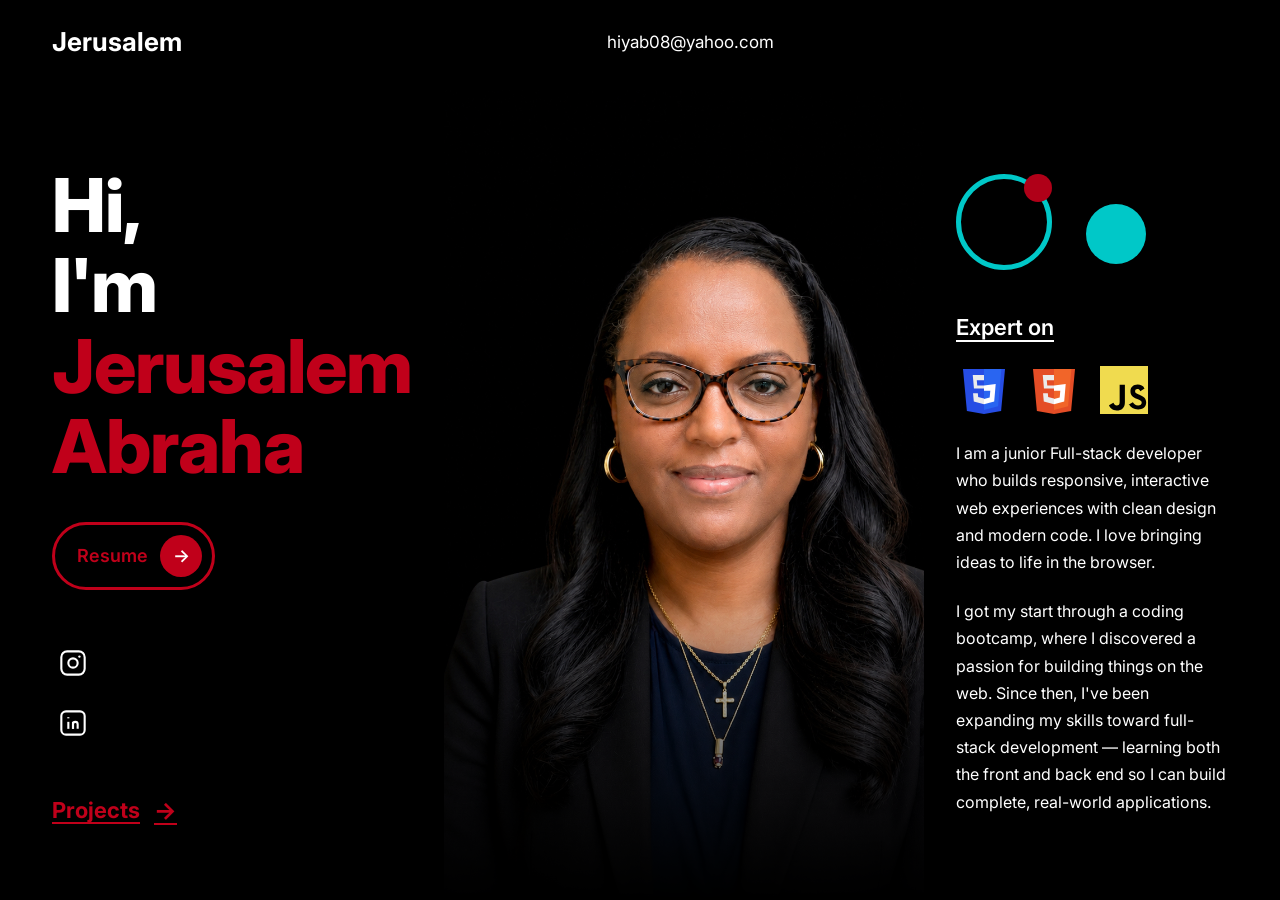
==== index.html @ 3c9b4280 "First commit" ====
<!doctype html>
<html lang="en">
  <head>
    <meta charset="UTF-8" />
    <meta name="viewport" content="width=device-width, initial-scale=1.0" />
    <title>Jerusalem Abraha | Portfolio</title>
    <link rel="stylesheet" href="style.css" />
    <link
      href="https://fonts.googleapis.com/css2?family=Inter:wght@400;500;700&family=Unbounded:wght@700;900&display=swap"
      rel="stylesheet"
    />
  </head>
  <body>
    <!-- NAV -->
    <nav class="navbar">
      <div class="nav-logo">Jerusalem</div>
      <div class="nav-email">hiyab08@yahoo.com</div>
      <div class="nav-menu"></div>
    </nav>

    <!-- HERO -->
    <section class="hero">
      <!-- Left: Text -->
      <div class="hero-left">
        <h1 class="hero-heading">
          Hi,<br />
          I'm <span class="name-red">Jerusalem<br />Abraha</span>
        </h1>
        <a
          href="Jerusalem_Araha_Resume.pdf
      "
          class="resume-btn"
          >Resume <span class="arrow-circle">&#8594;</span></a
        >

        <div class="hero-socials">
          <a href="#" aria-label="Instagram">
            <svg
              width="28"
              height="28"
              viewBox="0 0 24 24"
              fill="none"
              stroke="currentColor"
              stroke-width="1.8"
            >
              <rect x="2" y="2" width="20" height="20" rx="5" />
              <circle cx="12" cy="12" r="4" />
              <circle
                cx="17.5"
                cy="6.5"
                r="1"
                fill="currentColor"
                stroke="none"
              />
            </svg>
          </a>
          <a href="#" aria-label="LinkedIn">
            <svg
              width="28"
              height="28"
              viewBox="0 0 24 24"
              fill="none"
              stroke="currentColor"
              stroke-width="1.8"
            >
              <rect x="2" y="2" width="20" height="20" rx="4" />
              <line x1="8" y1="11" x2="8" y2="17" />
              <line x1="8" y1="7" x2="8" y2="8" />
              <path d="M12 17v-4a2 2 0 0 1 4 0v4" />
              <line x1="12" y1="11" x2="12" y2="17" />
            </svg>
          </a>
        </div>

        <a href="projects/projects.html" class="projects-link"
          >Projects <span>&#8594;</span></a
        >
      </div>

      <!-- Center: Photo placeholder -->
      <div class="hero-photo">
        <img src="picture.PNG" alt="Jerusalem Abraha" />
      </div>

      <!-- Right: Info -->
      <div class="hero-right">
        <!-- Decorative circles -->
        <div class="deco-circles">
          <div class="circle-outline cyan"></div>
          <div class="circle-solid red-sm"></div>
          <div class="circle-solid cyan-sm"></div>
        </div>

        <h3 class="expert-title">Expert on</h3>
        <div class="tech-icons">
          <div class="tech-icon css3" title="CSS3">
            <svg viewBox="0 0 32 32" width="48" height="48">
              <path fill="#264de4" d="M2 2h28l-2.6 28L16 32 4.6 30z" />
              <path fill="#2965f1" d="M16 29.4l9.4-2.6 2.2-24.8H16z" />
              <path
                fill="#ebebeb"
                d="M16 13h-4.5l-.3-3.5H16V6H8.5l.8 9H16zm0 8.5l-.1.1-3.8-1-.2-2.5H8.7l.5 5.5 6.8 1.9z"
              />
              <path
                fill="#fff"
                d="M16 13v3.5h4.2l-.4 4.5-3.8 1v3.5l6.8-1.9 1-11.6z"
              />
            </svg>
          </div>
          <div class="tech-icon html5" title="HTML5">
            <svg viewBox="0 0 32 32" width="48" height="48">
              <path fill="#e44d26" d="M2 2h28l-2.6 28L16 32 4.6 30z" />
              <path fill="#f16529" d="M16 29.4l9.4-2.6 2.2-24.8H16z" />
              <path
                fill="#ebebeb"
                d="M16 13h-4.5l-.3-3.5H16V6H8.5l.8 9H16zm0 8.5l-.1.1-3.8-1-.2-2.5H8.7l.5 5.5 6.8 1.9z"
              />
              <path
                fill="#fff"
                d="M16 13v3.5h4.2l-.4 4.5-3.8 1v3.5l6.8-1.9 1-11.6z"
              />
            </svg>
          </div>
          <div class="tech-icon js" title="JavaScript">
            <svg viewBox="0 0 32 32" width="48" height="48">
              <rect width="32" height="32" fill="#f0db4f" />
              <path
                d="M6 26.2l2.9-1.7c.6 1 1.1 1.8 2.3 1.8 1.2 0 1.9-.5 1.9-2.3V12.5h3.5v11.6c0 3.8-2.2 5.5-5.4 5.5-2.9 0-4.6-1.5-5.2-3.4zM19 25.9l2.9-1.7c.8 1.2 1.8 2.1 3.5 2.1 1.5 0 2.4-.7 2.4-1.8 0-1.2-.9-1.6-2.5-2.3l-.9-.4c-2.5-1-4.1-2.3-4.1-5 0-2.5 1.9-4.4 4.8-4.4 2.1 0 3.6.7 4.6 2.6l-2.8 1.8c-.5-1-1.1-1.4-2-1.4-.9 0-1.5.6-1.5 1.4 0 1 .6 1.4 2 2l.9.4c2.9 1.2 4.5 2.5 4.5 5.2 0 3-2.3 4.6-5.4 4.6-3 0-5-1.4-5.9-3.1z"
              />
            </svg>
          </div>
        </div>

        <p class="bio-text">
          I am a junior Full-stack developer who builds responsive, interactive
          web experiences with clean design and modern code. I love bringing
          ideas to life in the browser.
        </p>
        <p class="bio-text">
          I got my start through a coding bootcamp, where I discovered a passion
          for building things on the web. Since then, I've been expanding my
          skills toward full-stack development — learning both the front and
          back end so I can build complete, real-world applications.
        </p>
      </div>
    </section>
  </body>
</html>
---- style.css ----
/* ══════════════════════════════════════════
   IMPORT FONT
══════════════════════════════════════════ */
@import url("https://fonts.googleapis.com/css2?family=Inter:wght@400;500;700&family=Unbounded:wght@700;900&display=swap");

/* ══════════════════════════════════════════
   RESET & BASE
══════════════════════════════════════════ */
*,
*::before,
*::after {
  box-sizing: border-box;
  margin: 0;
  padding: 0;
}

html,
body {
  height: 100%;
  background: #000;
  color: #fff;
  font-family: "Inter", sans-serif;
  overflow-x: hidden;
}

a {
  color: inherit;
  text-decoration: none;
}

/* ══════════════════════════════════════════
   NAVIGATION  →  class="navbar"
══════════════════════════════════════════ */
.navbar {
  position: fixed;
  top: 0;
  left: 0;
  right: 0;
  display: flex;
  align-items: center;
  justify-content: space-between;
  padding: 26px 52px;
  z-index: 100;
  background: linear-gradient(
    to bottom,
    rgba(0, 0, 0, 0.85) 0%,
    transparent 100%
  );
  animation: fadeDown 0.6s ease both;
}

.nav-logo {
  font-family: "Inter", sans-serif;
  font-size: 26px;
  font-weight: 700;
  color: #fff;
}

.nav-email {
  font-size: 17px;
  font-weight: 400;
  color: #fff;
}

/* hamburger lines — added via JS or left empty in HTML */
.nav-menu {
  display: flex;
  flex-direction: column;
  gap: 6px;
  cursor: pointer;
  width: 30px;
}

.nav-menu span {
  display: block;
  width: 30px;
  height: 3px;
  background: #fff;
  border-radius: 2px;
}

/* ══════════════════════════════════════════
   HERO SECTION  →  class="hero"
══════════════════════════════════════════ */
.hero {
  position: relative;
  width: 100%;
  min-height: 100vh;
  background: #000;
  display: grid;
  grid-template-columns: 1fr 480px 1fr;
  align-items: center;
  overflow: hidden;
  padding-top: 90px; /* clear fixed nav */
}

/* ── LEFT COLUMN  →  class="hero-left" ── */
.hero-left {
  position: relative;
  z-index: 3;
  padding: 0 32px 0 52px;
  display: flex;
  flex-direction: column;
  gap: 0;
  animation: fadeUp 0.8s ease both;
}

/* Heading  →  class="hero-heading" */
.hero-heading {
  font-family: "Inter", sans-serif;
  font-size: clamp(54px, 5.8vw, 82px);
  font-weight: 800;
  line-height: 1.08;
  letter-spacing: -1px;
  margin-bottom: 36px;
}

/* Red name span  →  class="name-red" */
.name-red {
  color: #c0001a;
}

/* Resume button  →  class="resume-btn" */
.resume-btn {
  display: inline-flex;
  align-items: center;
  gap: 12px;
  border: 3px solid #c0001a;
  border-radius: 50px;
  padding: 10px 10px 10px 22px;
  width: fit-content;
  cursor: pointer;
  font-size: 18px;
  font-weight: 600;
  color: #c0001a;
  margin-bottom: 52px;
  transition: background 0.2s;
}

.resume-btn:hover {
  background: rgba(192, 0, 26, 0.12);
}

/* Arrow circle inside resume button  →  class="arrow-circle" */
.arrow-circle {
  display: inline-flex;
  align-items: center;
  justify-content: center;
  width: 42px;
  height: 42px;
  background: #c0001a;
  border-radius: 50%;
  color: #fff;
  font-size: 18px;
  flex-shrink: 0;
  line-height: 1;
}

/* Social icons wrapper  →  class="hero-socials" */
.hero-socials {
  display: flex;
  flex-direction: column;
  gap: 18px;
  margin-bottom: 52px;
}

.hero-socials a {
  display: flex;
  align-items: center;
  justify-content: center;
  width: 42px;
  height: 42px;
  color: #fff;
  transition: opacity 0.2s;
}

.hero-socials a:hover {
  opacity: 0.65;
}

/* Projects link  →  class="projects-link" */
.projects-link {
  display: inline-flex;
  align-items: center;
  gap: 14px;
  font-size: 22px;
  font-weight: 700;
  color: #c0001a;
  text-decoration: underline;
  text-underline-offset: 4px;
  cursor: pointer;
  transition: gap 0.2s;
}

.projects-link:hover {
  gap: 22px;
}

.projects-link span {
  font-size: 24px;
  color: #c0001a;
}

/* ── CENTER PHOTO  →  class="hero-photo" ── */
.hero-photo {
  position: relative;
  z-index: 1;
  height: 90vh;
  display: flex;
  align-items: flex-end;
  justify-content: center;
  animation: fadeUp 0.7s ease both;
}

.hero-photo img {
  width: 100%;
  max-width: 480px;
  height: 100%;
  object-fit: cover;
  object-position: top center;
  display: block;
  mask-image: linear-gradient(to bottom, black 60%, transparent 100%);
  -webkit-mask-image: linear-gradient(to bottom, black 60%, transparent 100%);
}

/* ── RIGHT COLUMN  →  class="hero-right" ── */
.hero-right {
  position: relative;
  z-index: 3;
  padding: 0 52px 0 32px;
  display: flex;
  flex-direction: column;
  gap: 22px;
  animation: fadeUp 1s ease 0.1s both;
}

/* ── DECORATIVE CIRCLES  →  class="deco-circles" ── */
.deco-circles {
  position: relative;
  width: 200px;
  height: 110px;
  margin-bottom: 8px;
  flex-shrink: 0;
}

/* Base shared style for all deco shapes */
.circle-outline,
.circle-solid {
  position: absolute;
  border-radius: 50%;
}

/* Large teal outline ring  →  class="circle-outline cyan" */
.circle-outline.cyan {
  width: 96px;
  height: 96px;
  border: 5px solid #00c8c8;
  background: transparent;
  top: 0;
  left: 0;
}

/* Small red dot overlapping ring  →  class="circle-solid red-sm" */
.circle-solid.red-sm {
  width: 28px;
  height: 28px;
  background: #b00018;
  top: 0;
  left: 68px;
}

/* Filled teal circle far right  →  class="circle-solid cyan-sm" */
.circle-solid.cyan-sm {
  width: 60px;
  height: 60px;
  background: #00c8c8;
  top: 30px;
  left: 130px;
}

/* Expert on heading  →  class="expert-title" */
.expert-title {
  font-size: 22px;
  font-weight: 600;
  color: #fff;
  text-decoration: underline;
  text-underline-offset: 5px;
  text-decoration-thickness: 2px;
}

/* Tech icons row  →  class="tech-icons" */
.tech-icons {
  display: flex;
  align-items: center;
  gap: 14px;
}

/* Individual tech icon wrapper  →  class="tech-icon css3 / html5 / js" */
.tech-icon {
  display: flex;
  align-items: center;
  justify-content: center;
  width: 56px;
  height: 56px;
  transition: transform 0.2s;
}

.tech-icon:hover {
  transform: translateY(-3px);
}

/* Bio text  →  class="bio-text" */
.bio-text {
  font-size: 16px;
  font-weight: 400;
  line-height: 1.7;
  color: #fff;
  max-width: 360px;
}

/* ══════════════════════════════════════════
   ANIMATIONS
══════════════════════════════════════════ */
@keyframes fadeUp {
  from {
    opacity: 0;
    transform: translateY(22px);
  }
  to {
    opacity: 1;
    transform: translateY(0);
  }
}

@keyframes fadeDown {
  from {
    opacity: 0;
    transform: translateY(-14px);
  }
  to {
    opacity: 1;
    transform: translateY(0);
  }
}
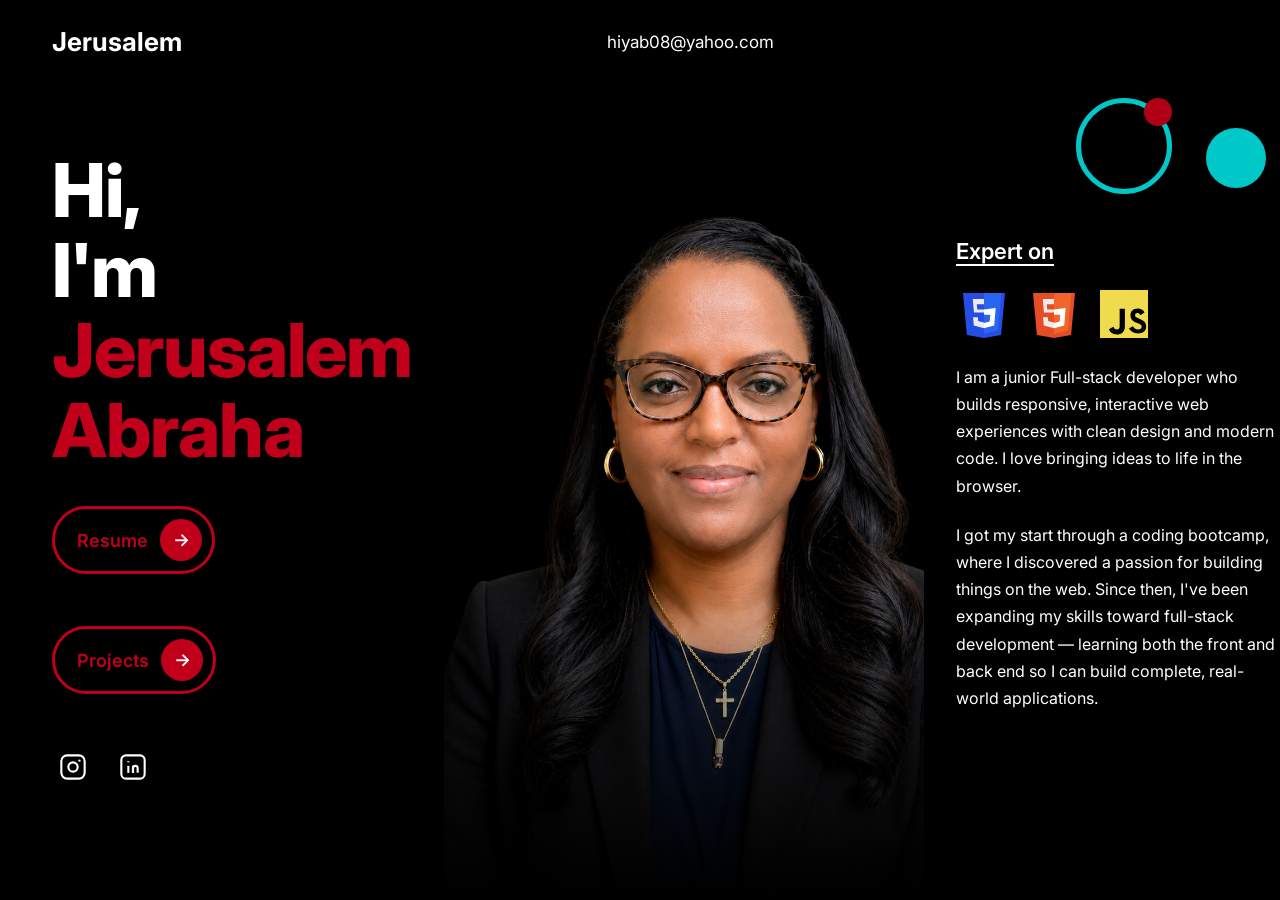
==== commit cd74e9e0: "moved instagram log" ====
--- a/index.html
+++ b/index.html
@@ -31,6 +31,10 @@
       "
           class="resume-btn"
           >Resume <span class="arrow-circle">&#8594;</span></a
+        >
+
+        <a href="projects/projects.html" class="projects-link"
+          >Projects <span>&#8594;</span></a
         >
 
         <div class="hero-socials">
@@ -71,10 +75,6 @@
             </svg>
           </a>
         </div>
-
-        <a href="projects/projects.html" class="projects-link"
-          >Projects <span>&#8594;</span></a
-        >
       </div>
 
       <!-- Center: Photo placeholder -->
--- a/style.css
+++ b/style.css
@@ -159,7 +159,7 @@
 /* Social icons wrapper  →  class="hero-socials" */
 .hero-socials {
   display: flex;
-  flex-direction: column;
+  flex-direction: row;
   gap: 18px;
   margin-bottom: 52px;
 }
@@ -182,23 +182,37 @@
 .projects-link {
   display: inline-flex;
   align-items: center;
-  gap: 14px;
-  font-size: 22px;
-  font-weight: 700;
+  gap: 12px;
+  border: 3px solid #c0001a;
+  border-radius: 50px;
+  padding: 10px 10px 10px 22px;
+  width: fit-content;
+  cursor: pointer;
+  font-size: 18px;
+  font-weight: 600;
   color: #c0001a;
-  text-decoration: underline;
-  text-underline-offset: 4px;
-  cursor: pointer;
-  transition: gap 0.2s;
+  margin-bottom: 52px;
+  transition: background 0.2s;
+  text-decoration: none;
 }
 
 .projects-link:hover {
-  gap: 22px;
+  background: rgba(192, 0, 26, 0.12);
+  gap: 12px;
 }
 
 .projects-link span {
-  font-size: 24px;
-  color: #c0001a;
+  display: inline-flex;
+  align-items: center;
+  justify-content: center;
+  width: 42px;
+  height: 42px;
+  background: #c0001a;
+  border-radius: 50%;
+  color: #fff;
+  font-size: 18px;
+  flex-shrink: 0;
+  line-height: 1;
 }
 
 /* ── CENTER PHOTO  →  class="hero-photo" ── */
@@ -240,6 +254,8 @@
   width: 200px;
   height: 110px;
   margin-bottom: 8px;
+  margin-top: -180px;
+  margin-left: 120px;
   flex-shrink: 0;
 }
 
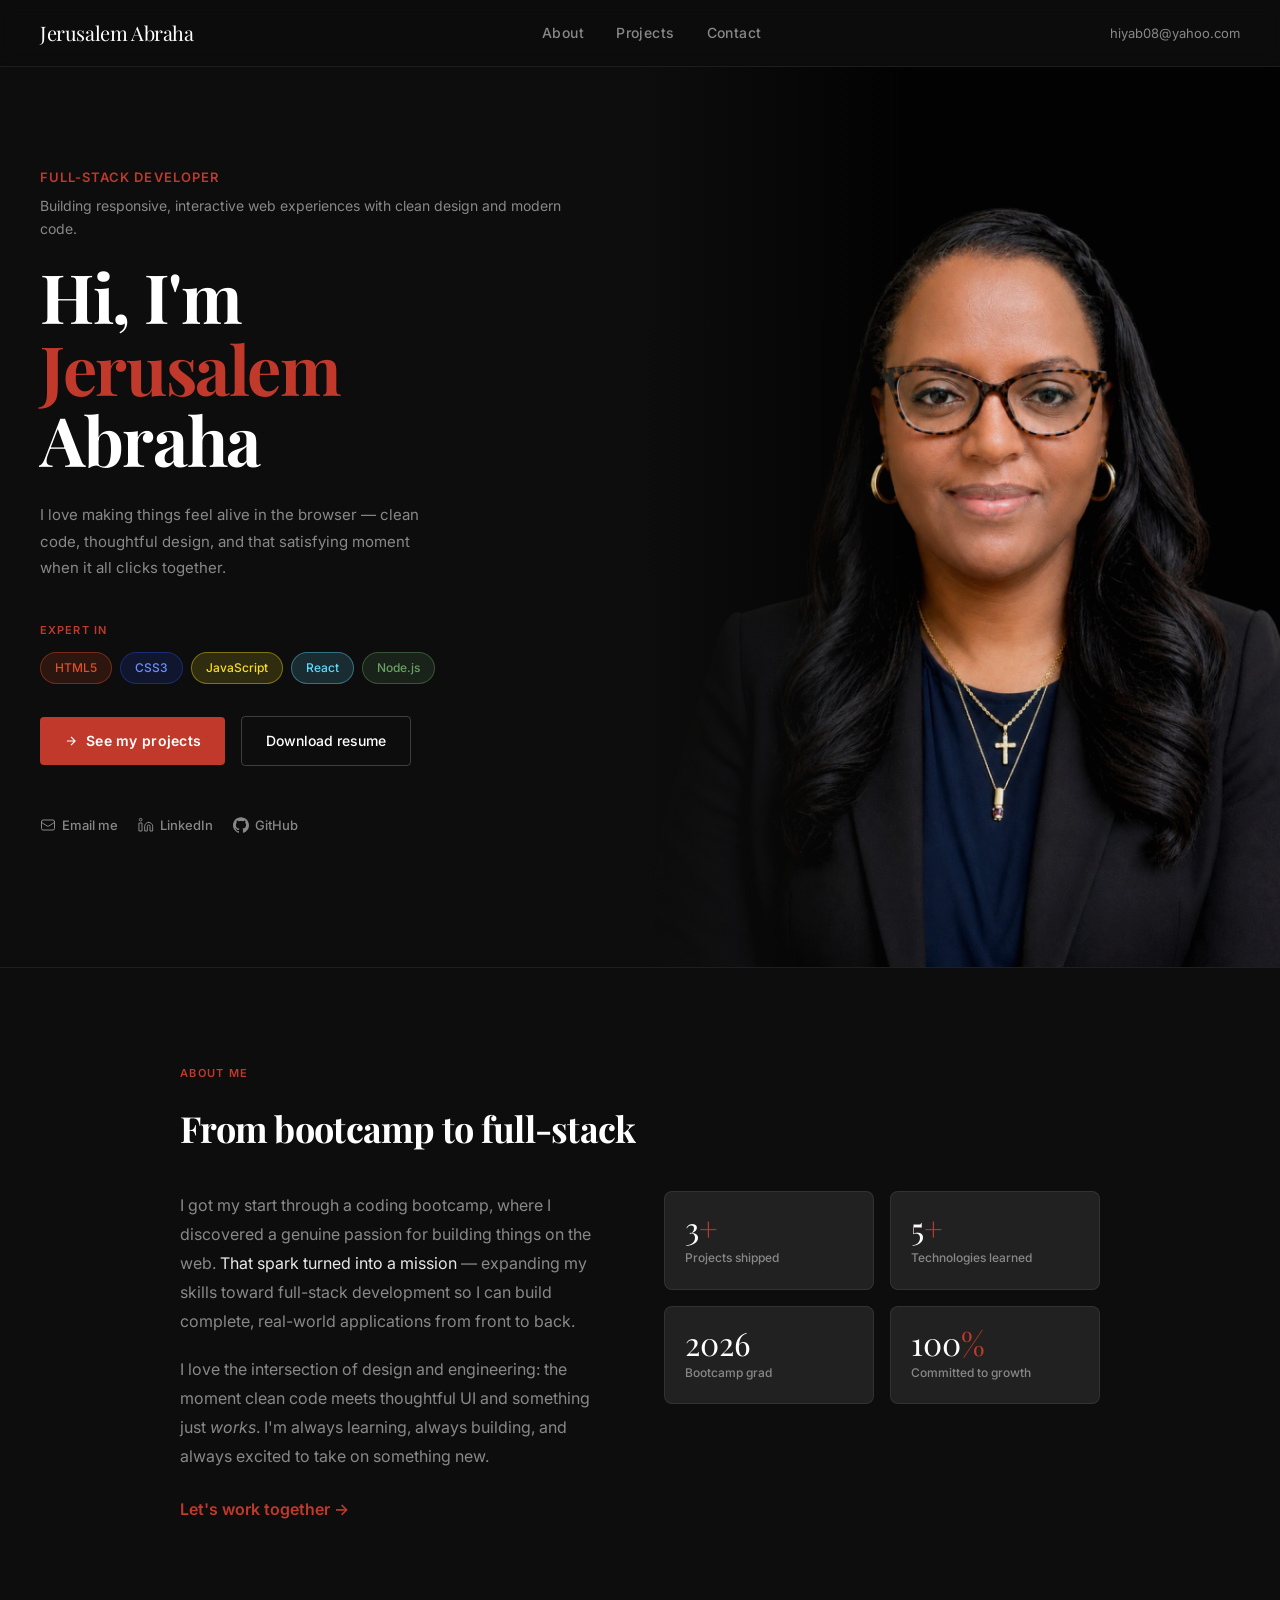
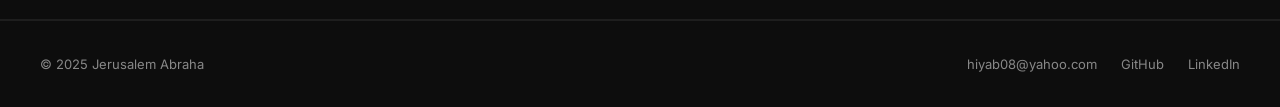
==== commit 76b91a60: "Add files via upload" ====
--- a/index.html
+++ b/index.html
@@ -1,148 +1,470 @@
-<!doctype html>
-<html lang="en">
-  <head>
-    <meta charset="UTF-8" />
-    <meta name="viewport" content="width=device-width, initial-scale=1.0" />
-    <title>Jerusalem Abraha | Portfolio</title>
-    <link rel="stylesheet" href="style.css" />
-    <link
-      href="https://fonts.googleapis.com/css2?family=Inter:wght@400;500;700&family=Unbounded:wght@700;900&display=swap"
-      rel="stylesheet"
-    />
-  </head>
-  <body>
-    <!-- NAV -->
-    <nav class="navbar">
-      <div class="nav-logo">Jerusalem</div>
-      <div class="nav-email">hiyab08@yahoo.com</div>
-      <div class="nav-menu"></div>
-    </nav>
-
-    <!-- HERO -->
-    <section class="hero">
-      <!-- Left: Text -->
-      <div class="hero-left">
-        <h1 class="hero-heading">
-          Hi,<br />
-          I'm <span class="name-red">Jerusalem<br />Abraha</span>
-        </h1>
-        <a
-          href="Jerusalem_Araha_Resume.pdf
-      "
-          class="resume-btn"
-          >Resume <span class="arrow-circle">&#8594;</span></a
-        >
-
-        <a href="projects/projects.html" class="projects-link"
-          >Projects <span>&#8594;</span></a
-        >
-
-        <div class="hero-socials">
-          <a href="#" aria-label="Instagram">
-            <svg
-              width="28"
-              height="28"
-              viewBox="0 0 24 24"
-              fill="none"
-              stroke="currentColor"
-              stroke-width="1.8"
-            >
-              <rect x="2" y="2" width="20" height="20" rx="5" />
-              <circle cx="12" cy="12" r="4" />
-              <circle
-                cx="17.5"
-                cy="6.5"
-                r="1"
-                fill="currentColor"
-                stroke="none"
-              />
-            </svg>
-          </a>
-          <a href="#" aria-label="LinkedIn">
-            <svg
-              width="28"
-              height="28"
-              viewBox="0 0 24 24"
-              fill="none"
-              stroke="currentColor"
-              stroke-width="1.8"
-            >
-              <rect x="2" y="2" width="20" height="20" rx="4" />
-              <line x1="8" y1="11" x2="8" y2="17" />
-              <line x1="8" y1="7" x2="8" y2="8" />
-              <path d="M12 17v-4a2 2 0 0 1 4 0v4" />
-              <line x1="12" y1="11" x2="12" y2="17" />
-            </svg>
-          </a>
-        </div>
-      </div>
-
-      <!-- Center: Photo placeholder -->
-      <div class="hero-photo">
-        <img src="picture.PNG" alt="Jerusalem Abraha" />
-      </div>
-
-      <!-- Right: Info -->
-      <div class="hero-right">
-        <!-- Decorative circles -->
-        <div class="deco-circles">
-          <div class="circle-outline cyan"></div>
-          <div class="circle-solid red-sm"></div>
-          <div class="circle-solid cyan-sm"></div>
-        </div>
-
-        <h3 class="expert-title">Expert on</h3>
-        <div class="tech-icons">
-          <div class="tech-icon css3" title="CSS3">
-            <svg viewBox="0 0 32 32" width="48" height="48">
-              <path fill="#264de4" d="M2 2h28l-2.6 28L16 32 4.6 30z" />
-              <path fill="#2965f1" d="M16 29.4l9.4-2.6 2.2-24.8H16z" />
-              <path
-                fill="#ebebeb"
-                d="M16 13h-4.5l-.3-3.5H16V6H8.5l.8 9H16zm0 8.5l-.1.1-3.8-1-.2-2.5H8.7l.5 5.5 6.8 1.9z"
-              />
-              <path
-                fill="#fff"
-                d="M16 13v3.5h4.2l-.4 4.5-3.8 1v3.5l6.8-1.9 1-11.6z"
-              />
-            </svg>
-          </div>
-          <div class="tech-icon html5" title="HTML5">
-            <svg viewBox="0 0 32 32" width="48" height="48">
-              <path fill="#e44d26" d="M2 2h28l-2.6 28L16 32 4.6 30z" />
-              <path fill="#f16529" d="M16 29.4l9.4-2.6 2.2-24.8H16z" />
-              <path
-                fill="#ebebeb"
-                d="M16 13h-4.5l-.3-3.5H16V6H8.5l.8 9H16zm0 8.5l-.1.1-3.8-1-.2-2.5H8.7l.5 5.5 6.8 1.9z"
-              />
-              <path
-                fill="#fff"
-                d="M16 13v3.5h4.2l-.4 4.5-3.8 1v3.5l6.8-1.9 1-11.6z"
-              />
-            </svg>
-          </div>
-          <div class="tech-icon js" title="JavaScript">
-            <svg viewBox="0 0 32 32" width="48" height="48">
-              <rect width="32" height="32" fill="#f0db4f" />
-              <path
-                d="M6 26.2l2.9-1.7c.6 1 1.1 1.8 2.3 1.8 1.2 0 1.9-.5 1.9-2.3V12.5h3.5v11.6c0 3.8-2.2 5.5-5.4 5.5-2.9 0-4.6-1.5-5.2-3.4zM19 25.9l2.9-1.7c.8 1.2 1.8 2.1 3.5 2.1 1.5 0 2.4-.7 2.4-1.8 0-1.2-.9-1.6-2.5-2.3l-.9-.4c-2.5-1-4.1-2.3-4.1-5 0-2.5 1.9-4.4 4.8-4.4 2.1 0 3.6.7 4.6 2.6l-2.8 1.8c-.5-1-1.1-1.4-2-1.4-.9 0-1.5.6-1.5 1.4 0 1 .6 1.4 2 2l.9.4c2.9 1.2 4.5 2.5 4.5 5.2 0 3-2.3 4.6-5.4 4.6-3 0-5-1.4-5.9-3.1z"
-              />
-            </svg>
-          </div>
-        </div>
-
-        <p class="bio-text">
-          I am a junior Full-stack developer who builds responsive, interactive
-          web experiences with clean design and modern code. I love bringing
-          ideas to life in the browser.
-        </p>
-        <p class="bio-text">
-          I got my start through a coding bootcamp, where I discovered a passion
-          for building things on the web. Since then, I've been expanding my
-          skills toward full-stack development — learning both the front and
-          back end so I can build complete, real-world applications.
-        </p>
-      </div>
-    </section>
-  </body>
-</html>
+<!DOCTYPE html>
+<html lang="en">
+<head>
+<meta charset="UTF-8" />
+<meta name="viewport" content="width=device-width, initial-scale=1.0" />
+<title>Jerusalem Abraha — Full-Stack Developer</title>
+<style>
+  @import url('https://fonts.googleapis.com/css2?family=Inter:wght@400;500;600&family=Playfair+Display:wght@700&display=swap');
+
+  *, *::before, *::after { box-sizing: border-box; margin: 0; padding: 0; }
+
+  :root {
+    --red: #C0392B;
+    --red-light: #E74C3C;
+    --white: #FFFFFF;
+    --off-white: #F5F3EE;
+    --dark: #0D0D0D;
+    --dark-mid: #1A1A1A;
+    --dark-surface: #212121;
+    --muted: #888888;
+    --text: #E8E8E8;
+  }
+
+  html { scroll-behavior: smooth; }
+
+  body {
+    background: var(--dark);
+    color: var(--text);
+    font-family: 'Inter', system-ui, sans-serif;
+    font-size: 16px;
+    line-height: 1.7;
+    overflow-x: hidden;
+  }
+
+  
+  nav {
+    position: sticky;
+    top: 0;
+    z-index: 100;
+    display: flex;
+    align-items: center;
+    justify-content: space-between;
+    padding: 1rem 2.5rem;
+    background: rgba(13,13,13,0.92);
+    backdrop-filter: blur(8px);
+    border-bottom: 0.5px solid rgba(255,255,255,0.07);
+  }
+
+  .nav-logo {
+    font-family: 'Playfair Display', serif;
+    font-size: 20px;
+    color: var(--white);
+    text-decoration: none;
+    letter-spacing: -0.02em;
+  }
+
+  .nav-links {
+    display: flex;
+    gap: 2rem;
+    list-style: none;
+  }
+
+  .nav-links a {
+    color: var(--muted);
+    text-decoration: none;
+    font-size: 14px;
+    font-weight: 500;
+    letter-spacing: 0.03em;
+    transition: color 0.2s;
+  }
+
+  .nav-links a:hover { color: var(--white); }
+
+  .nav-contact {
+    font-size: 13px;
+    color: var(--muted);
+  }
+
+ 
+  .hero {
+    min-height: 100vh;
+    display: grid;
+    grid-template-columns: 1fr 1fr;
+    gap: 0;
+    padding: 0;
+    opacity: 0;
+    animation: fadeIn 0.8s ease 0.1s forwards;
+  }
+
+  @keyframes fadeIn {
+    from { opacity: 0; transform: translateY(16px); }
+    to   { opacity: 1; transform: translateY(0); }
+  }
+
+  .hero-left {
+    display: flex;
+    flex-direction: column;
+    justify-content: center;
+    padding: 3rem 3rem 5rem 2.5rem;
+    animation: fadeIn 0.8s ease 0.2s both;
+  }
+
+  .hero-eyebrow {
+    font-size: 12px;
+    font-weight: 600;
+    letter-spacing: 0.12em;
+    text-transform: uppercase;
+    color: var(--red);
+    margin-bottom: 1.25rem;
+  }
+
+  .hero-name {
+    font-family: 'Playfair Display', serif;
+    font-size: clamp(42px, 6vw, 68px);
+    line-height: 1.05;
+    color: var(--white);
+    letter-spacing: -0.02em;
+    margin-bottom: 0.25rem;
+  }
+
+  .hero-name span {
+    color: var(--red);
+  }
+
+  .hero-tagline {
+    font-size: 15px;
+    color: var(--muted);
+    max-width: 380px;
+    margin: 1.5rem 0 2.5rem;
+    line-height: 1.75;
+  }
+
+  .cta-group {
+    display: flex;
+    align-items: center;
+    gap: 1rem;
+    flex-wrap: wrap;
+    margin-bottom: 3rem;
+  }
+
+  .btn-primary {
+    display: inline-flex;
+    align-items: center;
+    gap: 8px;
+    background: var(--red);
+    color: var(--white);
+    text-decoration: none;
+    padding: 12px 24px;
+    border-radius: 4px;
+    font-size: 14px;
+    font-weight: 600;
+    letter-spacing: 0.02em;
+    transition: background 0.2s, transform 0.15s;
+  }
+
+  .btn-primary:hover { background: var(--red-light); transform: translateY(-1px); }
+
+  .btn-secondary {
+    display: inline-flex;
+    align-items: center;
+    gap: 8px;
+    background: transparent;
+    color: var(--white);
+    text-decoration: none;
+    padding: 12px 24px;
+    border-radius: 4px;
+    border: 1px solid rgba(255,255,255,0.2);
+    font-size: 14px;
+    font-weight: 500;
+    transition: border-color 0.2s, transform 0.15s;
+  }
+
+  .btn-secondary:hover { border-color: rgba(255,255,255,0.5); transform: translateY(-1px); }
+
+  .social-links {
+    display: flex;
+    gap: 1.25rem;
+  }
+
+  .social-link {
+    display: flex;
+    align-items: center;
+    gap: 6px;
+    color: var(--muted);
+    text-decoration: none;
+    font-size: 13px;
+    font-weight: 500;
+    transition: color 0.2s;
+  }
+
+  .social-link svg { width: 16px; height: 16px; flex-shrink: 0; }
+  .social-link:hover { color: var(--white); }
+
+  
+  .hero-right {
+    position: relative;
+    display: flex;
+    flex-direction: column;
+    justify-content: flex-end;
+    overflow: hidden;
+    background: var(--dark-mid);
+    animation: fadeIn 0.9s ease 0.35s both;
+  }
+
+  .hero-photo {
+    width: 100%;
+    height: 100%;
+    object-fit: cover;
+    object-position: center top;
+    display: block;
+    opacity: 0.92;
+  }
+
+  .hero-right::after {
+    content: '';
+    position: absolute;
+    inset: 0;
+    background: linear-gradient(to right, #0D0D0D 0%, transparent 42%);
+    pointer-events: none;
+    z-index: 1;
+  }
+
+
+
+  
+  .section {
+    padding: 6rem 2.5rem;
+    max-width: 1000px;
+    margin: 0 auto;
+  }
+
+  .section-eyebrow {
+    font-size: 11px;
+    font-weight: 600;
+    letter-spacing: 0.12em;
+    text-transform: uppercase;
+    color: var(--red);
+    margin-bottom: 1rem;
+  }
+
+  .section-title {
+    font-family: 'Playfair Display', serif;
+    font-size: 36px;
+    color: var(--white);
+    letter-spacing: -0.02em;
+    margin-bottom: 2rem;
+  }
+
+  .about-grid {
+    display: grid;
+    grid-template-columns: 1fr 1fr;
+    gap: 3rem;
+    align-items: start;
+  }
+
+  .about-body {
+    font-size: 16px;
+    color: var(--muted);
+    line-height: 1.8;
+  }
+
+  .about-body p + p { margin-top: 1.25rem; }
+
+  .about-highlight {
+    color: var(--text);
+  }
+
+  .stats-grid {
+    display: grid;
+    grid-template-columns: 1fr 1fr;
+    gap: 1rem;
+  }
+
+  .stat-card {
+    background: var(--dark-surface);
+    border: 0.5px solid rgba(255,255,255,0.08);
+    border-radius: 8px;
+    padding: 1.25rem;
+  }
+
+  .stat-number {
+    font-family: 'Playfair Display', serif;
+    font-size: 32px;
+    color: var(--white);
+    line-height: 1;
+    margin-bottom: 4px;
+  }
+
+  .stat-number span { color: var(--red); }
+
+  .stat-label {
+    font-size: 12px;
+    color: var(--muted);
+    font-weight: 500;
+  }
+
+  
+  .divider {
+    width: 100%;
+    height: 0.5px;
+    background: rgba(255,255,255,0.07);
+  }
+
+ 
+  footer {
+    padding: 2rem 2.5rem;
+    display: flex;
+    align-items: center;
+    justify-content: space-between;
+    border-top: 0.5px solid rgba(255,255,255,0.07);
+    font-size: 13px;
+    color: var(--muted);
+    flex-wrap: wrap;
+    gap: 1rem;
+  }
+
+  footer a {
+    color: var(--muted);
+    text-decoration: none;
+    transition: color 0.2s;
+  }
+
+  footer a:hover { color: var(--white); }
+
+  /* RESPONSIVE */
+  @media (max-width: 720px) {
+    .hero { grid-template-columns: 1fr; min-height: auto; }
+    .hero-right { min-height: 360px; order: -1; }
+    .hero-left { padding: 3rem 1.5rem; }
+    .project-preview { left: 1rem; bottom: 1rem; }
+    .about-grid { grid-template-columns: 1fr; }
+    nav { padding: 1rem 1.5rem; }
+    .nav-links { display: none; }
+    .section { padding: 4rem 1.5rem; }
+  }
+
+  @media (prefers-reduced-motion: reduce) {
+    *, *::before, *::after { animation: none !important; transition: none !important; }
+  }
+</style>
+</head>
+<body>
+
+<nav>
+  <a href="#" class="nav-logo">Jerusalem Abraha</a>
+  <ul class="nav-links">
+    <li><a href="#about">About</a></li>
+    <li><a href="#projects">Projects</a></li>
+    <li><a href="#contact">Contact</a></li>
+  </ul>
+  <span class="nav-contact">hiyab08@yahoo.com</span>
+</nav>
+
+<section class="hero" aria-label="Hero introduction">
+  <div class="hero-left">
+    <div style="margin:0 0 1.25rem;">
+      <p style="font-size:13px;font-weight:600;color:#C0392B;letter-spacing:0.08em;text-transform:uppercase;margin:0 0 6px;">Full-Stack Developer</p>
+      <p style="font-size:14px;color:#888;line-height:1.65;margin:0;">Building responsive, interactive web experiences with clean design and modern code.</p>
+    </div>
+    <h1 class="hero-name">
+      Hi, I'm<br>
+      <span>Jerusalem</span><br>
+      Abraha
+    </h1>
+    <p class="hero-tagline">
+      I love making things feel alive in the browser — clean code, thoughtful design, and that satisfying moment when it all clicks together.
+    </p>
+
+
+    <div style="margin: 0 0 2rem;">
+      <p style="font-size:11px;font-weight:600;letter-spacing:0.1em;text-transform:uppercase;color:#C0392B;margin-bottom:12px;">Expert in</p>
+      <div style="display:flex;gap:8px;flex-wrap:wrap;">
+        <span style="background:rgba(228,77,38,0.15);border:0.5px solid rgba(228,77,38,0.4);border-radius:20px;padding:5px 14px;font-size:12px;font-weight:500;color:#E44D26;">HTML5</span>
+        <span style="background:rgba(38,77,228,0.15);border:0.5px solid rgba(38,77,228,0.4);border-radius:20px;padding:5px 14px;font-size:12px;font-weight:500;color:#6B8FFF;">CSS3</span>
+        <span style="background:rgba(247,223,30,0.15);border:0.5px solid rgba(247,223,30,0.4);border-radius:20px;padding:5px 14px;font-size:12px;font-weight:500;color:#F7DF1E;">JavaScript</span>
+        <span style="background:rgba(97,218,251,0.15);border:0.5px solid rgba(97,218,251,0.4);border-radius:20px;padding:5px 14px;font-size:12px;font-weight:500;color:#61DAFB;">React</span>
+        <span style="background:rgba(104,160,99,0.15);border:0.5px solid rgba(104,160,99,0.4);border-radius:20px;padding:5px 14px;font-size:12px;font-weight:500;color:#68A063;">Node.js</span>
+      </div>
+    </div>
+
+    <div class="cta-group">
+      <a href="#projects" class="btn-primary">
+        <svg width="14" height="14" fill="none" stroke="currentColor" stroke-width="2" viewBox="0 0 24 24" aria-hidden="true"><path d="M5 12h14M12 5l7 7-7 7"/></svg>
+        See my projects
+      </a>
+      <a href="#" class="btn-secondary">
+        Download resume
+      </a>
+    </div>
+
+    <div class="social-links">
+      <a href="mailto:hiyab08@yahoo.com" class="social-link" aria-label="Email me">
+        <svg fill="none" stroke="currentColor" stroke-width="1.5" viewBox="0 0 24 24" aria-hidden="true"><path stroke-linecap="round" stroke-linejoin="round" d="M21.75 6.75v10.5a2.25 2.25 0 01-2.25 2.25h-15a2.25 2.25 0 01-2.25-2.25V6.75m19.5 0A2.25 2.25 0 0019.5 4.5h-15a2.25 2.25 0 00-2.25 2.25m19.5 0v.243a2.25 2.25 0 01-1.07 1.916l-7.5 4.615a2.25 2.25 0 01-2.36 0L3.32 8.91a2.25 2.25 0 01-1.07-1.916V6.75"/></svg>
+        Email me
+      </a>
+      <a href="https://linkedin.com/in/jerusalem-abraha" class="social-link" aria-label="LinkedIn">
+        <svg fill="none" stroke="currentColor" stroke-width="1.5" viewBox="0 0 24 24" aria-hidden="true"><path stroke-linecap="round" stroke-linejoin="round" d="M16 8a6 6 0 016 6v7h-4v-7a2 2 0 00-2-2 2 2 0 00-2 2v7h-4v-7a6 6 0 016-6zM2 9h4v12H2z"/><circle cx="4" cy="4" r="2" stroke="currentColor" stroke-width="1.5"/></svg>
+        LinkedIn
+      </a>
+      <a href="https://github.com" class="social-link" aria-label="GitHub">
+        <svg fill="currentColor" viewBox="0 0 24 24" aria-hidden="true"><path d="M12 .297c-6.63 0-12 5.373-12 12 0 5.303 3.438 9.8 8.205 11.385.6.113.82-.258.82-.577 0-.285-.01-1.04-.015-2.04-3.338.724-4.042-1.61-4.042-1.61C4.422 18.07 3.633 17.7 3.633 17.7c-1.087-.744.084-.729.084-.729 1.205.084 1.838 1.236 1.838 1.236 1.07 1.835 2.809 1.305 3.495.998.108-.776.417-1.305.76-1.605-2.665-.3-5.466-1.332-5.466-5.93 0-1.31.465-2.38 1.235-3.22-.135-.303-.54-1.523.105-3.176 0 0 1.005-.322 3.3 1.23.96-.267 1.98-.399 3-.405 1.02.006 2.04.138 3 .405 2.28-1.552 3.285-1.23 3.285-1.23.645 1.653.24 2.873.12 3.176.765.84 1.23 1.91 1.23 3.22 0 4.61-2.805 5.625-5.475 5.92.42.36.81 1.096.81 2.22 0 1.606-.015 2.896-.015 3.286 0 .315.21.69.825.57C20.565 22.092 24 17.592 24 12.297c0-6.627-5.373-12-12-12"/></svg>
+        GitHub
+      </a>
+    </div>
+  </div>
+
+  <div class="hero-right">
+    <img
+      src="[data-uri]"
+      alt="Jerusalem Abraha, full-stack developer"
+      class="hero-photo"
+    />
+</div>
+</div>
+  </div>
+</section>
+
+<div class="divider"></div>
+
+<section class="section" id="about" aria-label="About Jerusalem">
+  <p class="section-eyebrow">About me</p>
+  <h2 class="section-title">From bootcamp to full-stack</h2>
+
+  <div class="about-grid">
+    <div class="about-body">
+      <p>
+        I got my start through a coding bootcamp, where I discovered a genuine passion for building things on the web. <span class="about-highlight">That spark turned into a mission</span> — expanding my skills toward full-stack development so I can build complete, real-world applications from front to back.
+      </p>
+      <p>
+        I love the intersection of design and engineering: the moment clean code meets thoughtful UI and something just <em>works</em>. I'm always learning, always building, and always excited to take on something new.
+      </p>
+      <p style="margin-top: 1.5rem;">
+        <a href="mailto:hiyab08@yahoo.com" style="color: #C0392B; font-weight: 600; text-decoration: none;">Let's work together →</a>
+      </p>
+    </div>
+
+    <div class="stats-grid">
+      <div class="stat-card">
+        <div class="stat-number">3<span>+</span></div>
+        <div class="stat-label">Projects shipped</div>
+      </div>
+      <div class="stat-card">
+        <div class="stat-number">5<span>+</span></div>
+        <div class="stat-label">Technologies learned</div>
+      </div>
+      <div class="stat-card">
+        <div class="stat-number">2026</div>
+        <div class="stat-label">Bootcamp grad</div>
+      </div>
+      <div class="stat-card">
+        <div class="stat-number">100<span>%</span></div>
+        <div class="stat-label">Committed to growth</div>
+      </div>
+    </div>
+  </div>
+</section>
+
+<div class="divider"></div>
+
+<footer id="contact">
+  <span>© 2025 Jerusalem Abraha</span>
+  <div style="display:flex; gap: 1.5rem;">
+    <a href="mailto:hiyab08@yahoo.com">hiyab08@yahoo.com</a>
+    <a href="https://github.com">GitHub</a>
+    <a href="https://linkedin.com/in/jerusalem-abraha">LinkedIn</a>
+  </div>
+</footer>
+
+</body>
+</html>
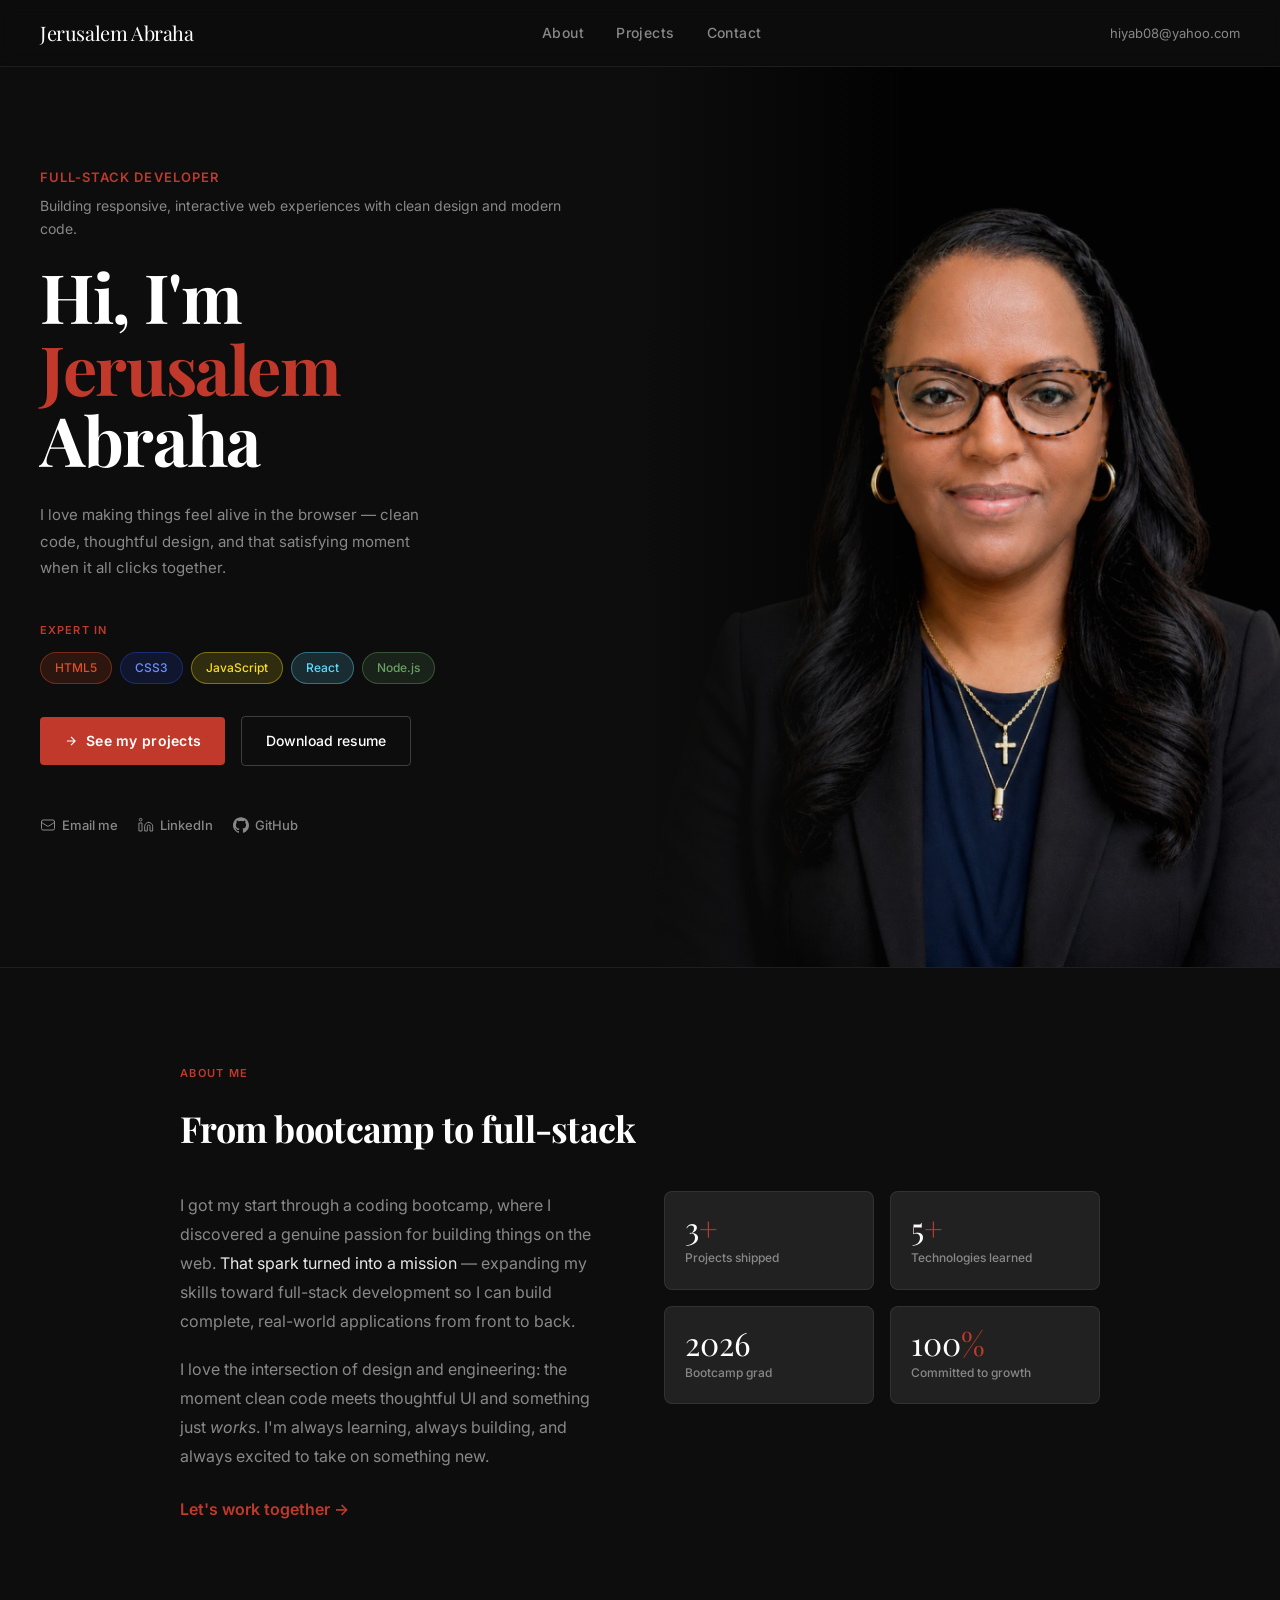
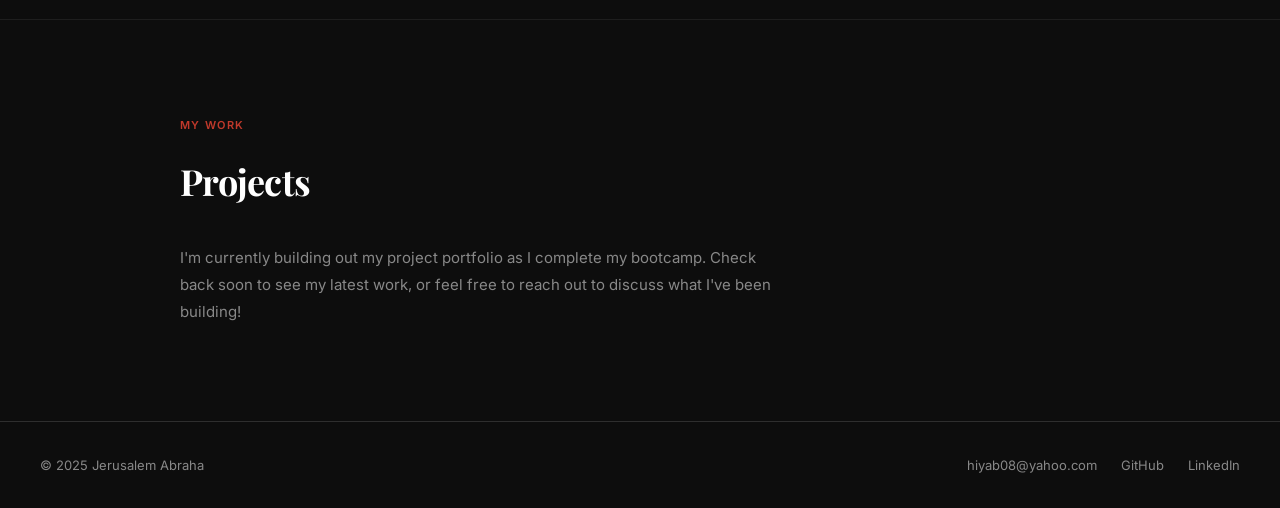
==== commit d8cdaef2: "Add files via upload" ====
--- a/index.html
+++ b/index.html
@@ -1,470 +1,481 @@
-<!DOCTYPE html>
-<html lang="en">
-<head>
-<meta charset="UTF-8" />
-<meta name="viewport" content="width=device-width, initial-scale=1.0" />
-<title>Jerusalem Abraha — Full-Stack Developer</title>
-<style>
-  @import url('https://fonts.googleapis.com/css2?family=Inter:wght@400;500;600&family=Playfair+Display:wght@700&display=swap');
-
-  *, *::before, *::after { box-sizing: border-box; margin: 0; padding: 0; }
-
-  :root {
-    --red: #C0392B;
-    --red-light: #E74C3C;
-    --white: #FFFFFF;
-    --off-white: #F5F3EE;
-    --dark: #0D0D0D;
-    --dark-mid: #1A1A1A;
-    --dark-surface: #212121;
-    --muted: #888888;
-    --text: #E8E8E8;
-  }
-
-  html { scroll-behavior: smooth; }
-
-  body {
-    background: var(--dark);
-    color: var(--text);
-    font-family: 'Inter', system-ui, sans-serif;
-    font-size: 16px;
-    line-height: 1.7;
-    overflow-x: hidden;
-  }
-
-  
-  nav {
-    position: sticky;
-    top: 0;
-    z-index: 100;
-    display: flex;
-    align-items: center;
-    justify-content: space-between;
-    padding: 1rem 2.5rem;
-    background: rgba(13,13,13,0.92);
-    backdrop-filter: blur(8px);
-    border-bottom: 0.5px solid rgba(255,255,255,0.07);
-  }
-
-  .nav-logo {
-    font-family: 'Playfair Display', serif;
-    font-size: 20px;
-    color: var(--white);
-    text-decoration: none;
-    letter-spacing: -0.02em;
-  }
-
-  .nav-links {
-    display: flex;
-    gap: 2rem;
-    list-style: none;
-  }
-
-  .nav-links a {
-    color: var(--muted);
-    text-decoration: none;
-    font-size: 14px;
-    font-weight: 500;
-    letter-spacing: 0.03em;
-    transition: color 0.2s;
-  }
-
-  .nav-links a:hover { color: var(--white); }
-
-  .nav-contact {
-    font-size: 13px;
-    color: var(--muted);
-  }
-
- 
-  .hero {
-    min-height: 100vh;
-    display: grid;
-    grid-template-columns: 1fr 1fr;
-    gap: 0;
-    padding: 0;
-    opacity: 0;
-    animation: fadeIn 0.8s ease 0.1s forwards;
-  }
-
-  @keyframes fadeIn {
-    from { opacity: 0; transform: translateY(16px); }
-    to   { opacity: 1; transform: translateY(0); }
-  }
-
-  .hero-left {
-    display: flex;
-    flex-direction: column;
-    justify-content: center;
-    padding: 3rem 3rem 5rem 2.5rem;
-    animation: fadeIn 0.8s ease 0.2s both;
-  }
-
-  .hero-eyebrow {
-    font-size: 12px;
-    font-weight: 600;
-    letter-spacing: 0.12em;
-    text-transform: uppercase;
-    color: var(--red);
-    margin-bottom: 1.25rem;
-  }
-
-  .hero-name {
-    font-family: 'Playfair Display', serif;
-    font-size: clamp(42px, 6vw, 68px);
-    line-height: 1.05;
-    color: var(--white);
-    letter-spacing: -0.02em;
-    margin-bottom: 0.25rem;
-  }
-
-  .hero-name span {
-    color: var(--red);
-  }
-
-  .hero-tagline {
-    font-size: 15px;
-    color: var(--muted);
-    max-width: 380px;
-    margin: 1.5rem 0 2.5rem;
-    line-height: 1.75;
-  }
-
-  .cta-group {
-    display: flex;
-    align-items: center;
-    gap: 1rem;
-    flex-wrap: wrap;
-    margin-bottom: 3rem;
-  }
-
-  .btn-primary {
-    display: inline-flex;
-    align-items: center;
-    gap: 8px;
-    background: var(--red);
-    color: var(--white);
-    text-decoration: none;
-    padding: 12px 24px;
-    border-radius: 4px;
-    font-size: 14px;
-    font-weight: 600;
-    letter-spacing: 0.02em;
-    transition: background 0.2s, transform 0.15s;
-  }
-
-  .btn-primary:hover { background: var(--red-light); transform: translateY(-1px); }
-
-  .btn-secondary {
-    display: inline-flex;
-    align-items: center;
-    gap: 8px;
-    background: transparent;
-    color: var(--white);
-    text-decoration: none;
-    padding: 12px 24px;
-    border-radius: 4px;
-    border: 1px solid rgba(255,255,255,0.2);
-    font-size: 14px;
-    font-weight: 500;
-    transition: border-color 0.2s, transform 0.15s;
-  }
-
-  .btn-secondary:hover { border-color: rgba(255,255,255,0.5); transform: translateY(-1px); }
-
-  .social-links {
-    display: flex;
-    gap: 1.25rem;
-  }
-
-  .social-link {
-    display: flex;
-    align-items: center;
-    gap: 6px;
-    color: var(--muted);
-    text-decoration: none;
-    font-size: 13px;
-    font-weight: 500;
-    transition: color 0.2s;
-  }
-
-  .social-link svg { width: 16px; height: 16px; flex-shrink: 0; }
-  .social-link:hover { color: var(--white); }
-
-  
-  .hero-right {
-    position: relative;
-    display: flex;
-    flex-direction: column;
-    justify-content: flex-end;
-    overflow: hidden;
-    background: var(--dark-mid);
-    animation: fadeIn 0.9s ease 0.35s both;
-  }
-
-  .hero-photo {
-    width: 100%;
-    height: 100%;
-    object-fit: cover;
-    object-position: center top;
-    display: block;
-    opacity: 0.92;
-  }
-
-  .hero-right::after {
-    content: '';
-    position: absolute;
-    inset: 0;
-    background: linear-gradient(to right, #0D0D0D 0%, transparent 42%);
-    pointer-events: none;
-    z-index: 1;
-  }
-
-
-
-  
-  .section {
-    padding: 6rem 2.5rem;
-    max-width: 1000px;
-    margin: 0 auto;
-  }
-
-  .section-eyebrow {
-    font-size: 11px;
-    font-weight: 600;
-    letter-spacing: 0.12em;
-    text-transform: uppercase;
-    color: var(--red);
-    margin-bottom: 1rem;
-  }
-
-  .section-title {
-    font-family: 'Playfair Display', serif;
-    font-size: 36px;
-    color: var(--white);
-    letter-spacing: -0.02em;
-    margin-bottom: 2rem;
-  }
-
-  .about-grid {
-    display: grid;
-    grid-template-columns: 1fr 1fr;
-    gap: 3rem;
-    align-items: start;
-  }
-
-  .about-body {
-    font-size: 16px;
-    color: var(--muted);
-    line-height: 1.8;
-  }
-
-  .about-body p + p { margin-top: 1.25rem; }
-
-  .about-highlight {
-    color: var(--text);
-  }
-
-  .stats-grid {
-    display: grid;
-    grid-template-columns: 1fr 1fr;
-    gap: 1rem;
-  }
-
-  .stat-card {
-    background: var(--dark-surface);
-    border: 0.5px solid rgba(255,255,255,0.08);
-    border-radius: 8px;
-    padding: 1.25rem;
-  }
-
-  .stat-number {
-    font-family: 'Playfair Display', serif;
-    font-size: 32px;
-    color: var(--white);
-    line-height: 1;
-    margin-bottom: 4px;
-  }
-
-  .stat-number span { color: var(--red); }
-
-  .stat-label {
-    font-size: 12px;
-    color: var(--muted);
-    font-weight: 500;
-  }
-
-  
-  .divider {
-    width: 100%;
-    height: 0.5px;
-    background: rgba(255,255,255,0.07);
-  }
-
- 
-  footer {
-    padding: 2rem 2.5rem;
-    display: flex;
-    align-items: center;
-    justify-content: space-between;
-    border-top: 0.5px solid rgba(255,255,255,0.07);
-    font-size: 13px;
-    color: var(--muted);
-    flex-wrap: wrap;
-    gap: 1rem;
-  }
-
-  footer a {
-    color: var(--muted);
-    text-decoration: none;
-    transition: color 0.2s;
-  }
-
-  footer a:hover { color: var(--white); }
-
-  /* RESPONSIVE */
-  @media (max-width: 720px) {
-    .hero { grid-template-columns: 1fr; min-height: auto; }
-    .hero-right { min-height: 360px; order: -1; }
-    .hero-left { padding: 3rem 1.5rem; }
-    .project-preview { left: 1rem; bottom: 1rem; }
-    .about-grid { grid-template-columns: 1fr; }
-    nav { padding: 1rem 1.5rem; }
-    .nav-links { display: none; }
-    .section { padding: 4rem 1.5rem; }
-  }
-
-  @media (prefers-reduced-motion: reduce) {
-    *, *::before, *::after { animation: none !important; transition: none !important; }
-  }
-</style>
-</head>
-<body>
-
-<nav>
-  <a href="#" class="nav-logo">Jerusalem Abraha</a>
-  <ul class="nav-links">
-    <li><a href="#about">About</a></li>
-    <li><a href="#projects">Projects</a></li>
-    <li><a href="#contact">Contact</a></li>
-  </ul>
-  <span class="nav-contact">hiyab08@yahoo.com</span>
-</nav>
-
-<section class="hero" aria-label="Hero introduction">
-  <div class="hero-left">
-    <div style="margin:0 0 1.25rem;">
-      <p style="font-size:13px;font-weight:600;color:#C0392B;letter-spacing:0.08em;text-transform:uppercase;margin:0 0 6px;">Full-Stack Developer</p>
-      <p style="font-size:14px;color:#888;line-height:1.65;margin:0;">Building responsive, interactive web experiences with clean design and modern code.</p>
-    </div>
-    <h1 class="hero-name">
-      Hi, I'm<br>
-      <span>Jerusalem</span><br>
-      Abraha
-    </h1>
-    <p class="hero-tagline">
-      I love making things feel alive in the browser — clean code, thoughtful design, and that satisfying moment when it all clicks together.
-    </p>
-
-
-    <div style="margin: 0 0 2rem;">
-      <p style="font-size:11px;font-weight:600;letter-spacing:0.1em;text-transform:uppercase;color:#C0392B;margin-bottom:12px;">Expert in</p>
-      <div style="display:flex;gap:8px;flex-wrap:wrap;">
-        <span style="background:rgba(228,77,38,0.15);border:0.5px solid rgba(228,77,38,0.4);border-radius:20px;padding:5px 14px;font-size:12px;font-weight:500;color:#E44D26;">HTML5</span>
-        <span style="background:rgba(38,77,228,0.15);border:0.5px solid rgba(38,77,228,0.4);border-radius:20px;padding:5px 14px;font-size:12px;font-weight:500;color:#6B8FFF;">CSS3</span>
-        <span style="background:rgba(247,223,30,0.15);border:0.5px solid rgba(247,223,30,0.4);border-radius:20px;padding:5px 14px;font-size:12px;font-weight:500;color:#F7DF1E;">JavaScript</span>
-        <span style="background:rgba(97,218,251,0.15);border:0.5px solid rgba(97,218,251,0.4);border-radius:20px;padding:5px 14px;font-size:12px;font-weight:500;color:#61DAFB;">React</span>
-        <span style="background:rgba(104,160,99,0.15);border:0.5px solid rgba(104,160,99,0.4);border-radius:20px;padding:5px 14px;font-size:12px;font-weight:500;color:#68A063;">Node.js</span>
-      </div>
-    </div>
-
-    <div class="cta-group">
-      <a href="#projects" class="btn-primary">
-        <svg width="14" height="14" fill="none" stroke="currentColor" stroke-width="2" viewBox="0 0 24 24" aria-hidden="true"><path d="M5 12h14M12 5l7 7-7 7"/></svg>
-        See my projects
-      </a>
-      <a href="#" class="btn-secondary">
-        Download resume
-      </a>
-    </div>
-
-    <div class="social-links">
-      <a href="mailto:hiyab08@yahoo.com" class="social-link" aria-label="Email me">
-        <svg fill="none" stroke="currentColor" stroke-width="1.5" viewBox="0 0 24 24" aria-hidden="true"><path stroke-linecap="round" stroke-linejoin="round" d="M21.75 6.75v10.5a2.25 2.25 0 01-2.25 2.25h-15a2.25 2.25 0 01-2.25-2.25V6.75m19.5 0A2.25 2.25 0 0019.5 4.5h-15a2.25 2.25 0 00-2.25 2.25m19.5 0v.243a2.25 2.25 0 01-1.07 1.916l-7.5 4.615a2.25 2.25 0 01-2.36 0L3.32 8.91a2.25 2.25 0 01-1.07-1.916V6.75"/></svg>
-        Email me
-      </a>
-      <a href="https://linkedin.com/in/jerusalem-abraha" class="social-link" aria-label="LinkedIn">
-        <svg fill="none" stroke="currentColor" stroke-width="1.5" viewBox="0 0 24 24" aria-hidden="true"><path stroke-linecap="round" stroke-linejoin="round" d="M16 8a6 6 0 016 6v7h-4v-7a2 2 0 00-2-2 2 2 0 00-2 2v7h-4v-7a6 6 0 016-6zM2 9h4v12H2z"/><circle cx="4" cy="4" r="2" stroke="currentColor" stroke-width="1.5"/></svg>
-        LinkedIn
-      </a>
-      <a href="https://github.com" class="social-link" aria-label="GitHub">
-        <svg fill="currentColor" viewBox="0 0 24 24" aria-hidden="true"><path d="M12 .297c-6.63 0-12 5.373-12 12 0 5.303 3.438 9.8 8.205 11.385.6.113.82-.258.82-.577 0-.285-.01-1.04-.015-2.04-3.338.724-4.042-1.61-4.042-1.61C4.422 18.07 3.633 17.7 3.633 17.7c-1.087-.744.084-.729.084-.729 1.205.084 1.838 1.236 1.838 1.236 1.07 1.835 2.809 1.305 3.495.998.108-.776.417-1.305.76-1.605-2.665-.3-5.466-1.332-5.466-5.93 0-1.31.465-2.38 1.235-3.22-.135-.303-.54-1.523.105-3.176 0 0 1.005-.322 3.3 1.23.96-.267 1.98-.399 3-.405 1.02.006 2.04.138 3 .405 2.28-1.552 3.285-1.23 3.285-1.23.645 1.653.24 2.873.12 3.176.765.84 1.23 1.91 1.23 3.22 0 4.61-2.805 5.625-5.475 5.92.42.36.81 1.096.81 2.22 0 1.606-.015 2.896-.015 3.286 0 .315.21.69.825.57C20.565 22.092 24 17.592 24 12.297c0-6.627-5.373-12-12-12"/></svg>
-        GitHub
-      </a>
-    </div>
-  </div>
-
-  <div class="hero-right">
-    <img
-      src="[data-uri]"
-      alt="Jerusalem Abraha, full-stack developer"
-      class="hero-photo"
-    />
-</div>
-</div>
-  </div>
-</section>
-
-<div class="divider"></div>
-
-<section class="section" id="about" aria-label="About Jerusalem">
-  <p class="section-eyebrow">About me</p>
-  <h2 class="section-title">From bootcamp to full-stack</h2>
-
-  <div class="about-grid">
-    <div class="about-body">
-      <p>
-        I got my start through a coding bootcamp, where I discovered a genuine passion for building things on the web. <span class="about-highlight">That spark turned into a mission</span> — expanding my skills toward full-stack development so I can build complete, real-world applications from front to back.
-      </p>
-      <p>
-        I love the intersection of design and engineering: the moment clean code meets thoughtful UI and something just <em>works</em>. I'm always learning, always building, and always excited to take on something new.
-      </p>
-      <p style="margin-top: 1.5rem;">
-        <a href="mailto:hiyab08@yahoo.com" style="color: #C0392B; font-weight: 600; text-decoration: none;">Let's work together →</a>
-      </p>
-    </div>
-
-    <div class="stats-grid">
-      <div class="stat-card">
-        <div class="stat-number">3<span>+</span></div>
-        <div class="stat-label">Projects shipped</div>
-      </div>
-      <div class="stat-card">
-        <div class="stat-number">5<span>+</span></div>
-        <div class="stat-label">Technologies learned</div>
-      </div>
-      <div class="stat-card">
-        <div class="stat-number">2026</div>
-        <div class="stat-label">Bootcamp grad</div>
-      </div>
-      <div class="stat-card">
-        <div class="stat-number">100<span>%</span></div>
-        <div class="stat-label">Committed to growth</div>
-      </div>
-    </div>
-  </div>
-</section>
-
-<div class="divider"></div>
-
-<footer id="contact">
-  <span>© 2025 Jerusalem Abraha</span>
-  <div style="display:flex; gap: 1.5rem;">
-    <a href="mailto:hiyab08@yahoo.com">hiyab08@yahoo.com</a>
-    <a href="https://github.com">GitHub</a>
-    <a href="https://linkedin.com/in/jerusalem-abraha">LinkedIn</a>
-  </div>
-</footer>
-
-</body>
-</html>+<!DOCTYPE html>
+<html lang="en">
+<head>
+<meta charset="UTF-8" />
+<meta name="viewport" content="width=device-width, initial-scale=1.0" />
+<title>Jerusalem Abraha — Full-Stack Developer</title>
+<style>
+  @import url('https://fonts.googleapis.com/css2?family=Inter:wght@400;500;600&family=Playfair+Display:wght@700&display=swap');
+
+  *, *::before, *::after { box-sizing: border-box; margin: 0; padding: 0; }
+
+  :root {
+    --red: #C0392B;
+    --red-light: #E74C3C;
+    --white: #FFFFFF;
+    --off-white: #F5F3EE;
+    --dark: #0D0D0D;
+    --dark-mid: #1A1A1A;
+    --dark-surface: #212121;
+    --muted: #888888;
+    --text: #E8E8E8;
+  }
+
+  html { scroll-behavior: smooth; }
+
+  body {
+    background: var(--dark);
+    color: var(--text);
+    font-family: 'Inter', system-ui, sans-serif;
+    font-size: 16px;
+    line-height: 1.7;
+    overflow-x: hidden;
+  }
+
+  /* NAV */
+  nav {
+    position: sticky;
+    top: 0;
+    z-index: 100;
+    display: flex;
+    align-items: center;
+    justify-content: space-between;
+    padding: 1rem 2.5rem;
+    background: rgba(13,13,13,0.92);
+    backdrop-filter: blur(8px);
+    border-bottom: 0.5px solid rgba(255,255,255,0.07);
+  }
+
+  .nav-logo {
+    font-family: 'Playfair Display', serif;
+    font-size: 20px;
+    color: var(--white);
+    text-decoration: none;
+    letter-spacing: -0.02em;
+  }
+
+  .nav-links {
+    display: flex;
+    gap: 2rem;
+    list-style: none;
+  }
+
+  .nav-links a {
+    color: var(--muted);
+    text-decoration: none;
+    font-size: 14px;
+    font-weight: 500;
+    letter-spacing: 0.03em;
+    transition: color 0.2s;
+  }
+
+  .nav-links a:hover { color: var(--white); }
+
+  .nav-contact {
+    font-size: 13px;
+    color: var(--muted);
+  }
+
+  /* HERO */
+  .hero {
+    min-height: 100vh;
+    display: grid;
+    grid-template-columns: 1fr 1fr;
+    gap: 0;
+    padding: 0;
+    opacity: 0;
+    animation: fadeIn 0.8s ease 0.1s forwards;
+  }
+
+  @keyframes fadeIn {
+    from { opacity: 0; transform: translateY(16px); }
+    to   { opacity: 1; transform: translateY(0); }
+  }
+
+  .hero-left {
+    display: flex;
+    flex-direction: column;
+    justify-content: center;
+    padding: 3rem 3rem 5rem 2.5rem;
+    animation: fadeIn 0.8s ease 0.2s both;
+  }
+
+  .hero-eyebrow {
+    font-size: 12px;
+    font-weight: 600;
+    letter-spacing: 0.12em;
+    text-transform: uppercase;
+    color: var(--red);
+    margin-bottom: 1.25rem;
+  }
+
+  .hero-name {
+    font-family: 'Playfair Display', serif;
+    font-size: clamp(42px, 6vw, 68px);
+    line-height: 1.05;
+    color: var(--white);
+    letter-spacing: -0.02em;
+    margin-bottom: 0.25rem;
+  }
+
+  .hero-name span {
+    color: var(--red);
+  }
+
+  .hero-tagline {
+    font-size: 15px;
+    color: var(--muted);
+    max-width: 380px;
+    margin: 1.5rem 0 2.5rem;
+    line-height: 1.75;
+  }
+
+  .cta-group {
+    display: flex;
+    align-items: center;
+    gap: 1rem;
+    flex-wrap: wrap;
+    margin-bottom: 3rem;
+  }
+
+  .btn-primary {
+    display: inline-flex;
+    align-items: center;
+    gap: 8px;
+    background: var(--red);
+    color: var(--white);
+    text-decoration: none;
+    padding: 12px 24px;
+    border-radius: 4px;
+    font-size: 14px;
+    font-weight: 600;
+    letter-spacing: 0.02em;
+    transition: background 0.2s, transform 0.15s;
+  }
+
+  .btn-primary:hover { background: var(--red-light); transform: translateY(-1px); }
+
+  .btn-secondary {
+    display: inline-flex;
+    align-items: center;
+    gap: 8px;
+    background: transparent;
+    color: var(--white);
+    text-decoration: none;
+    padding: 12px 24px;
+    border-radius: 4px;
+    border: 1px solid rgba(255,255,255,0.2);
+    font-size: 14px;
+    font-weight: 500;
+    transition: border-color 0.2s, transform 0.15s;
+  }
+
+  .btn-secondary:hover { border-color: rgba(255,255,255,0.5); transform: translateY(-1px); }
+
+  .social-links {
+    display: flex;
+    gap: 1.25rem;
+  }
+
+  .social-link {
+    display: flex;
+    align-items: center;
+    gap: 6px;
+    color: var(--muted);
+    text-decoration: none;
+    font-size: 13px;
+    font-weight: 500;
+    transition: color 0.2s;
+  }
+
+  .social-link svg { width: 16px; height: 16px; flex-shrink: 0; }
+  .social-link:hover { color: var(--white); }
+
+  /* HERO RIGHT */
+  .hero-right {
+    position: relative;
+    display: flex;
+    flex-direction: column;
+    justify-content: flex-end;
+    overflow: hidden;
+    background: var(--dark-mid);
+    animation: fadeIn 0.9s ease 0.35s both;
+  }
+
+  .hero-photo {
+    width: 100%;
+    height: 100%;
+    object-fit: cover;
+    object-position: center top;
+    display: block;
+    opacity: 0.92;
+  }
+
+  .hero-right::after {
+    content: '';
+    position: absolute;
+    inset: 0;
+    background: linear-gradient(to right, #0D0D0D 0%, transparent 42%);
+    pointer-events: none;
+    z-index: 1;
+  }
+
+
+
+  /* ABOUT SECTION */
+  .section {
+    padding: 6rem 2.5rem;
+    max-width: 1000px;
+    margin: 0 auto;
+  }
+
+  .section-eyebrow {
+    font-size: 11px;
+    font-weight: 600;
+    letter-spacing: 0.12em;
+    text-transform: uppercase;
+    color: var(--red);
+    margin-bottom: 1rem;
+  }
+
+  .section-title {
+    font-family: 'Playfair Display', serif;
+    font-size: 36px;
+    color: var(--white);
+    letter-spacing: -0.02em;
+    margin-bottom: 2rem;
+  }
+
+  .about-grid {
+    display: grid;
+    grid-template-columns: 1fr 1fr;
+    gap: 3rem;
+    align-items: start;
+  }
+
+  .about-body {
+    font-size: 16px;
+    color: var(--muted);
+    line-height: 1.8;
+  }
+
+  .about-body p + p { margin-top: 1.25rem; }
+
+  .about-highlight {
+    color: var(--text);
+  }
+
+  .stats-grid {
+    display: grid;
+    grid-template-columns: 1fr 1fr;
+    gap: 1rem;
+  }
+
+  .stat-card {
+    background: var(--dark-surface);
+    border: 0.5px solid rgba(255,255,255,0.08);
+    border-radius: 8px;
+    padding: 1.25rem;
+  }
+
+  .stat-number {
+    font-family: 'Playfair Display', serif;
+    font-size: 32px;
+    color: var(--white);
+    line-height: 1;
+    margin-bottom: 4px;
+  }
+
+  .stat-number span { color: var(--red); }
+
+  .stat-label {
+    font-size: 12px;
+    color: var(--muted);
+    font-weight: 500;
+  }
+
+  /* DIVIDER */
+  .divider {
+    width: 100%;
+    height: 0.5px;
+    background: rgba(255,255,255,0.07);
+  }
+
+  /* FOOTER */
+  footer {
+    padding: 2rem 2.5rem;
+    display: flex;
+    align-items: center;
+    justify-content: space-between;
+    border-top: 0.5px solid rgba(255,255,255,0.07);
+    font-size: 13px;
+    color: var(